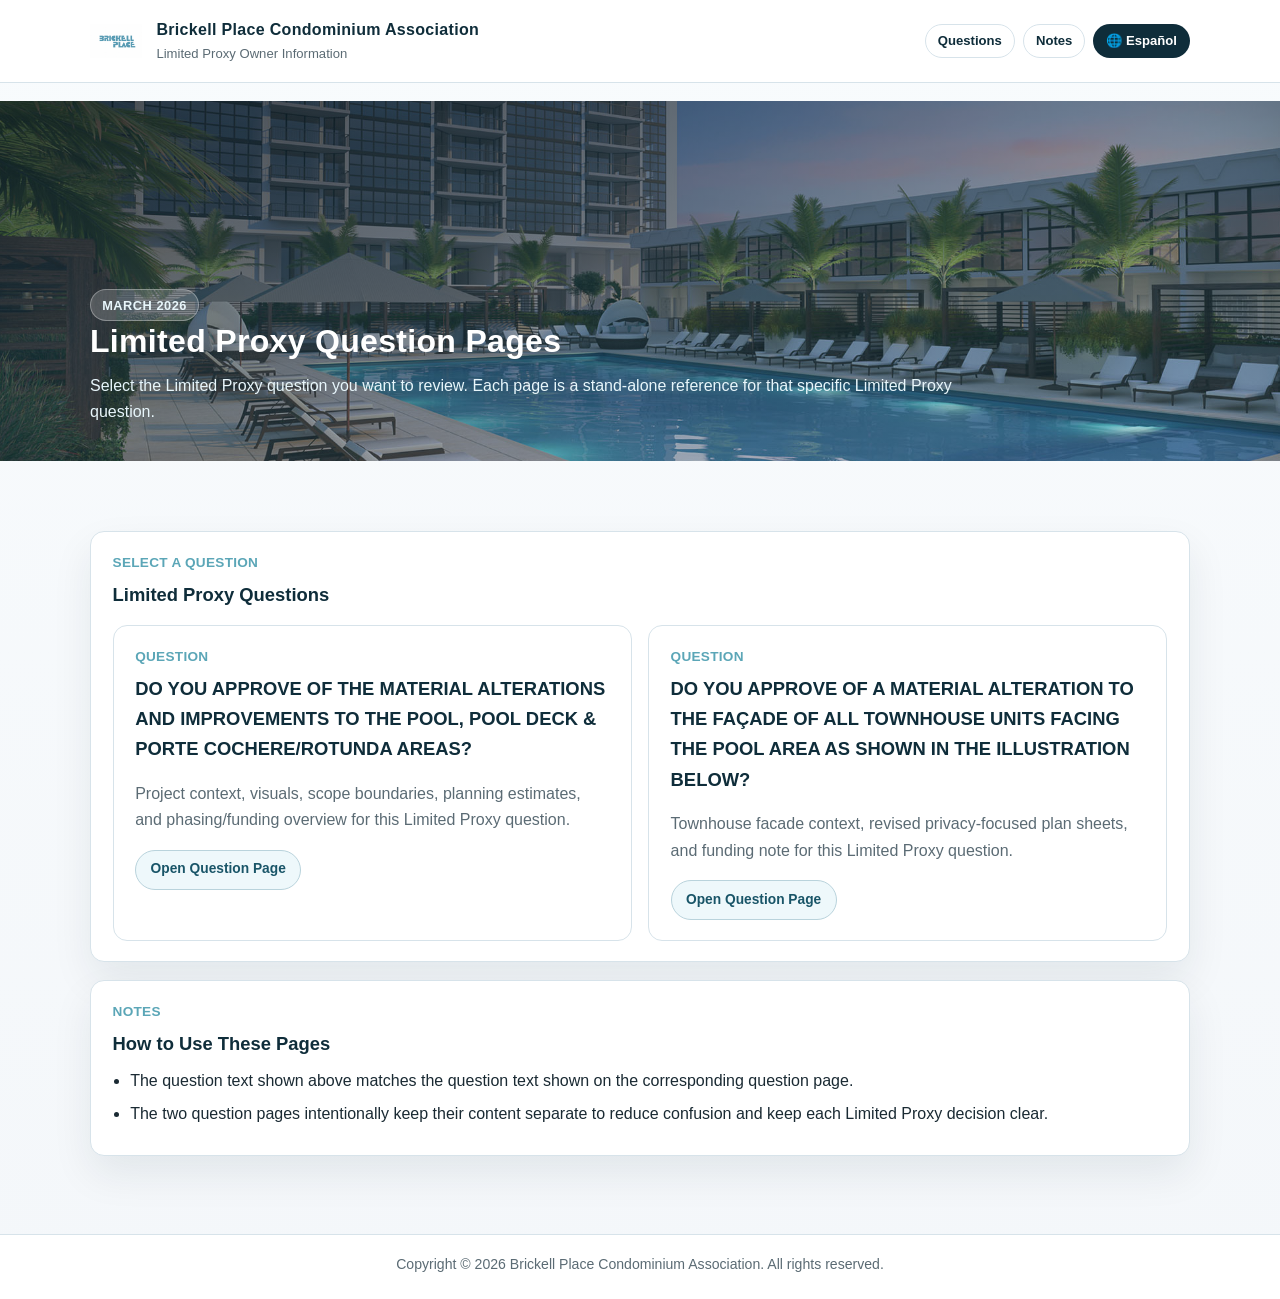
==== material-alterations/index.html @ 1659d0e0 "en espanol" ====
<!doctype html>
<html lang="en">
  <head>
    <meta charset="utf-8">
    <meta name="viewport" content="width=device-width, initial-scale=1">
    <meta http-equiv="refresh" content="0; url=./feb-2026/">
    <title>Redirecting…</title>
    <link rel="canonical" href="./feb-2026/">
    <script>
      // Keep a JS redirect for clients that ignore meta refresh.
      window.location.replace('./feb-2026/');
    </script>
  </head>
  <body>
    <p>Redirecting to the current Limited Proxy materials…</p>
    <p><a href="./feb-2026/">Continue</a></p>
    <p><a href="./index-es.html" lang="es">Español</a></p>
</body>
</html>
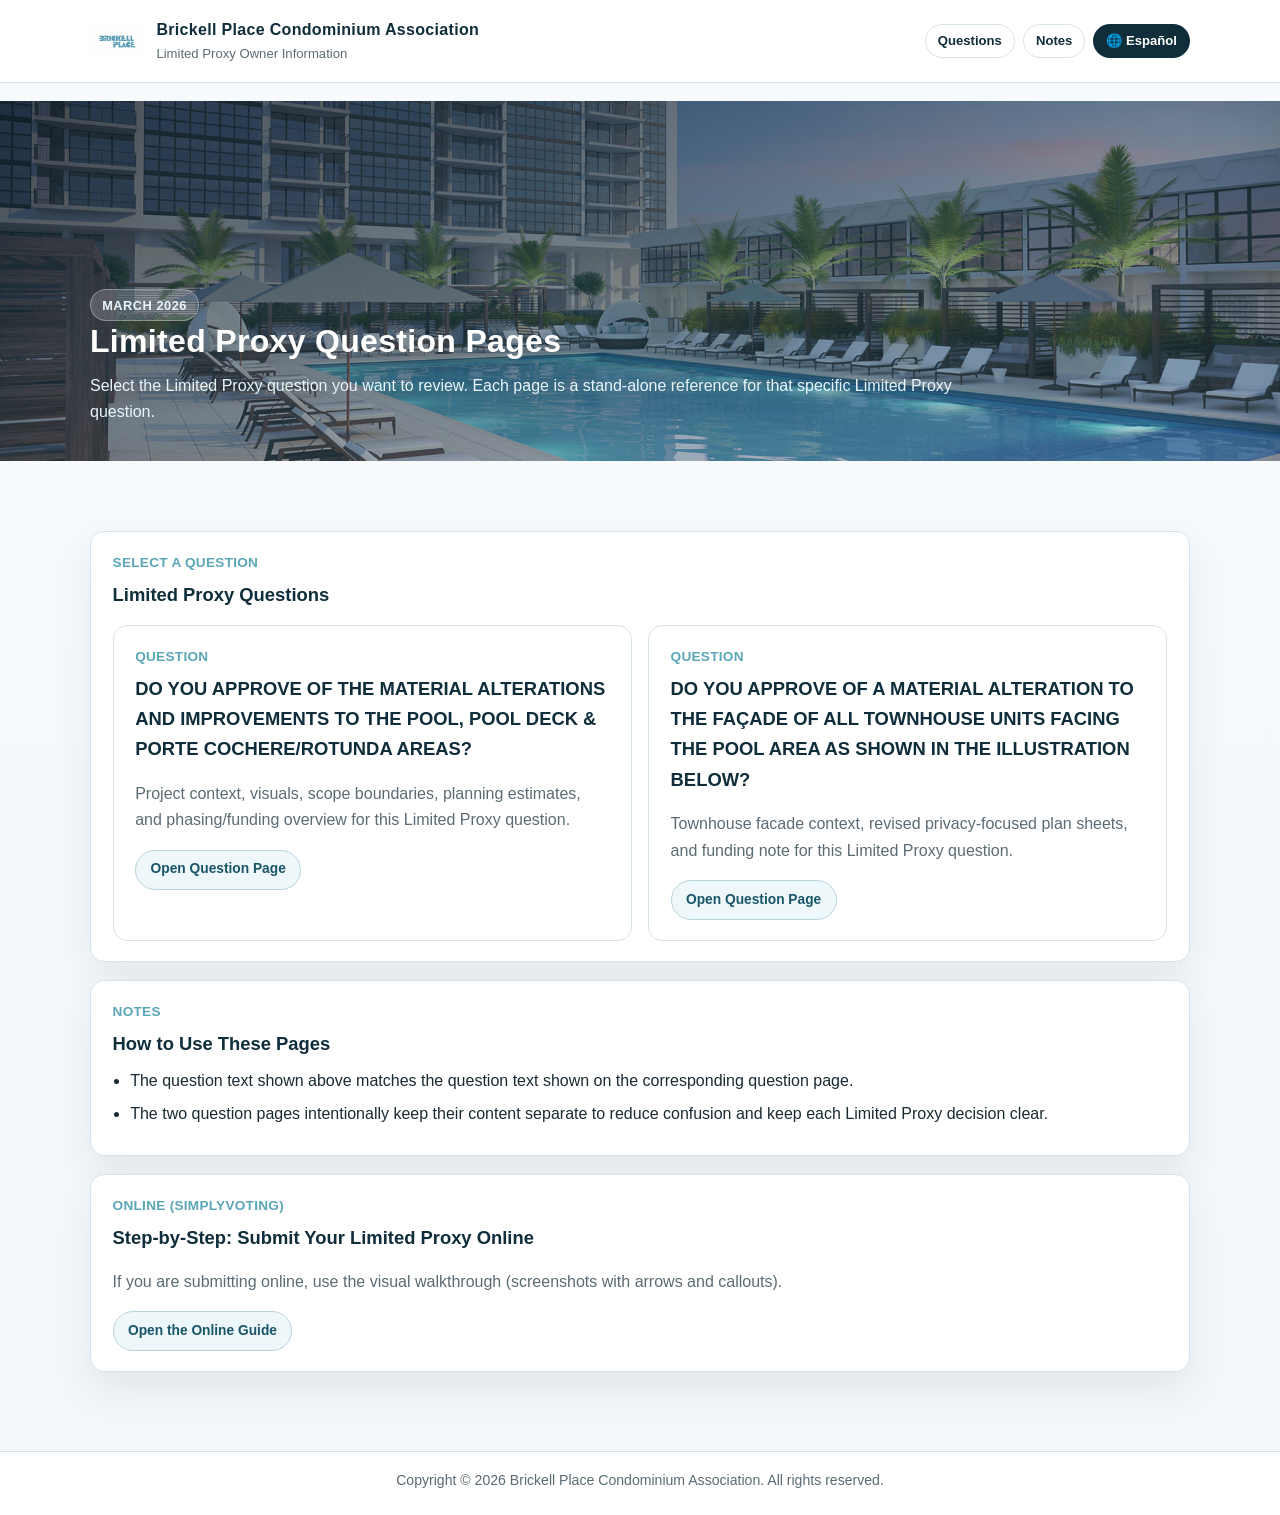
==== commit 16b4a500: "adding analytics, and how to vote" ====
--- a/material-alterations/index.html
+++ b/material-alterations/index.html
@@ -10,7 +10,16 @@
       // Keep a JS redirect for clients that ignore meta refresh.
       window.location.replace('./feb-2026/');
     </script>
-  </head>
+  <!-- Google tag (gtag.js) -->
+<script async src="https://www.googletagmanager.com/gtag/js?id=G-6M2QTFX4TW"></script>
+<script>
+  window.dataLayer = window.dataLayer || [];
+  function gtag(){dataLayer.push(arguments);}
+  gtag('js', new Date());
+
+  gtag('config', 'G-6M2QTFX4TW');
+</script>
+</head>
   <body>
     <p>Redirecting to the current Limited Proxy materials…</p>
     <p><a href="./feb-2026/">Continue</a></p>
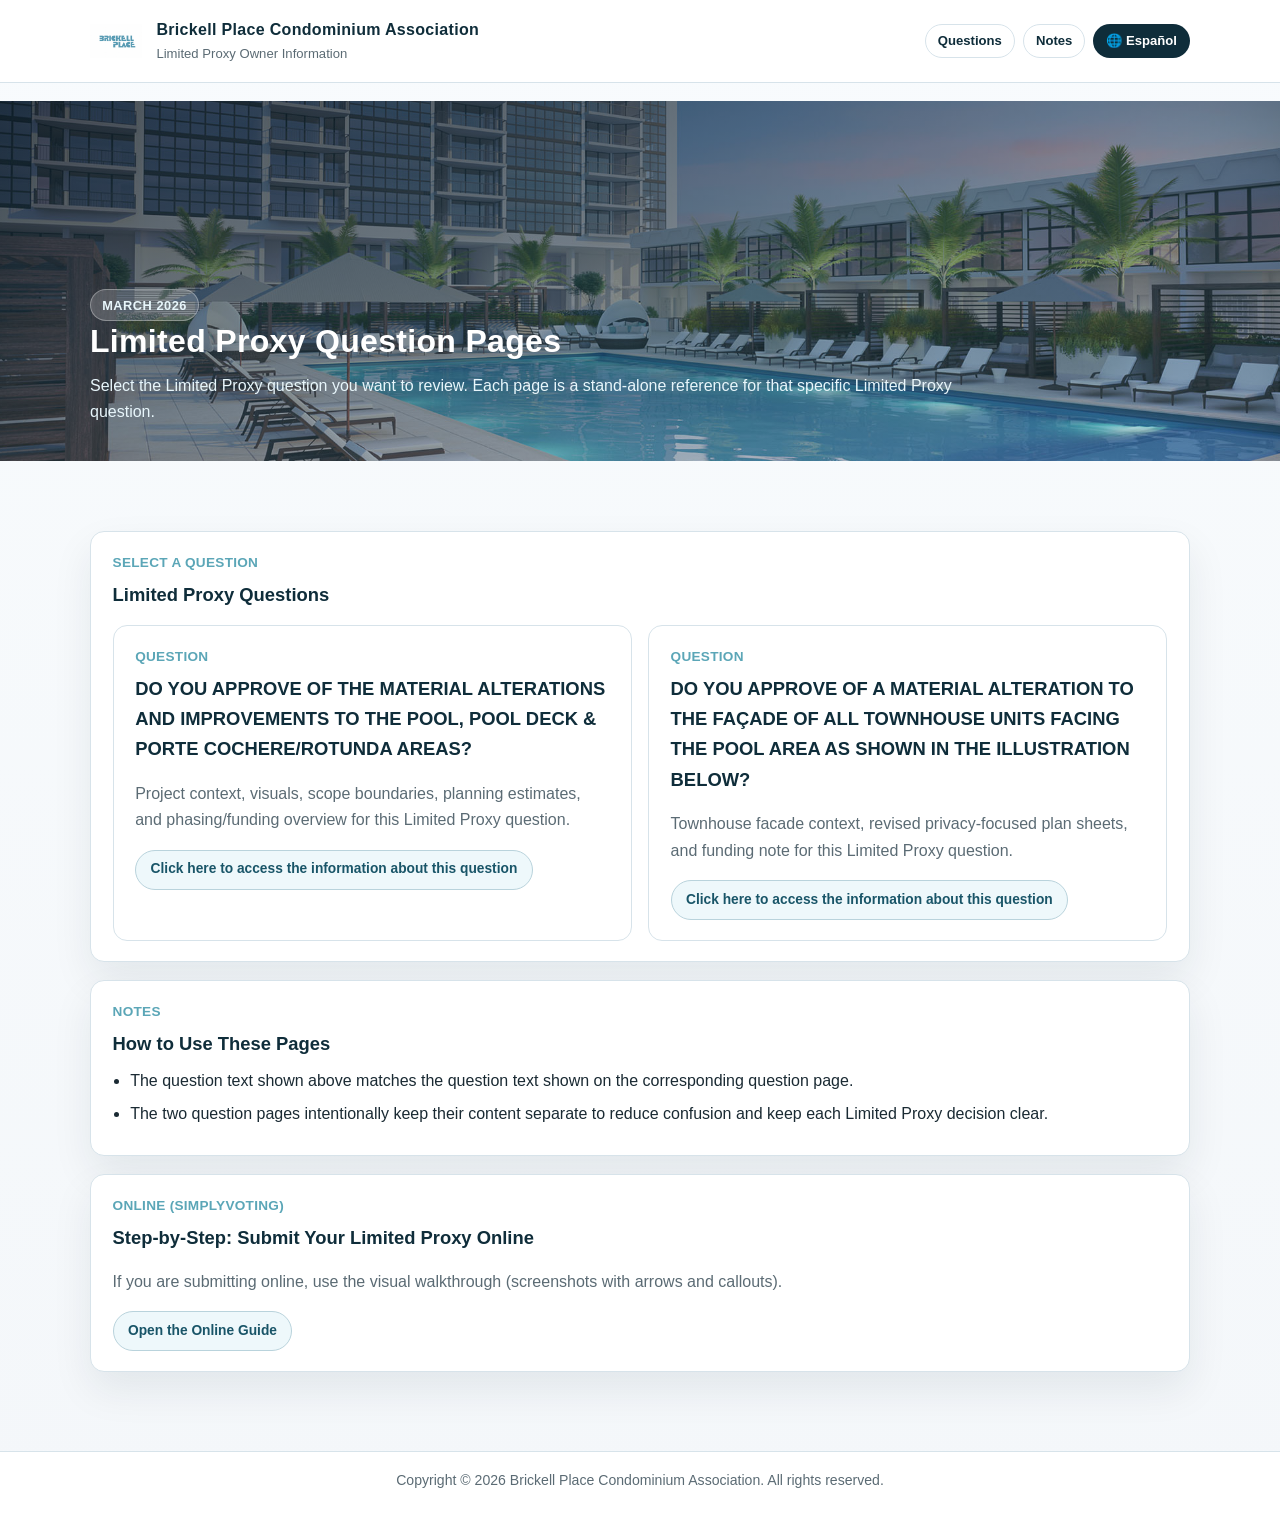
==== commit e7c3a0e7: "adding google analytics code" ====
--- a/material-alterations/index.html
+++ b/material-alterations/index.html
@@ -11,13 +11,13 @@
       window.location.replace('./feb-2026/');
     </script>
   <!-- Google tag (gtag.js) -->
-<script async src="https://www.googletagmanager.com/gtag/js?id=G-6M2QTFX4TW"></script>
+<script async src="https://www.googletagmanager.com/gtag/js?id=G-JZ74HDQMKD"></script>
 <script>
   window.dataLayer = window.dataLayer || [];
   function gtag(){dataLayer.push(arguments);}
   gtag('js', new Date());
 
-  gtag('config', 'G-6M2QTFX4TW');
+  gtag('config', 'G-JZ74HDQMKD');
 </script>
 </head>
   <body>
